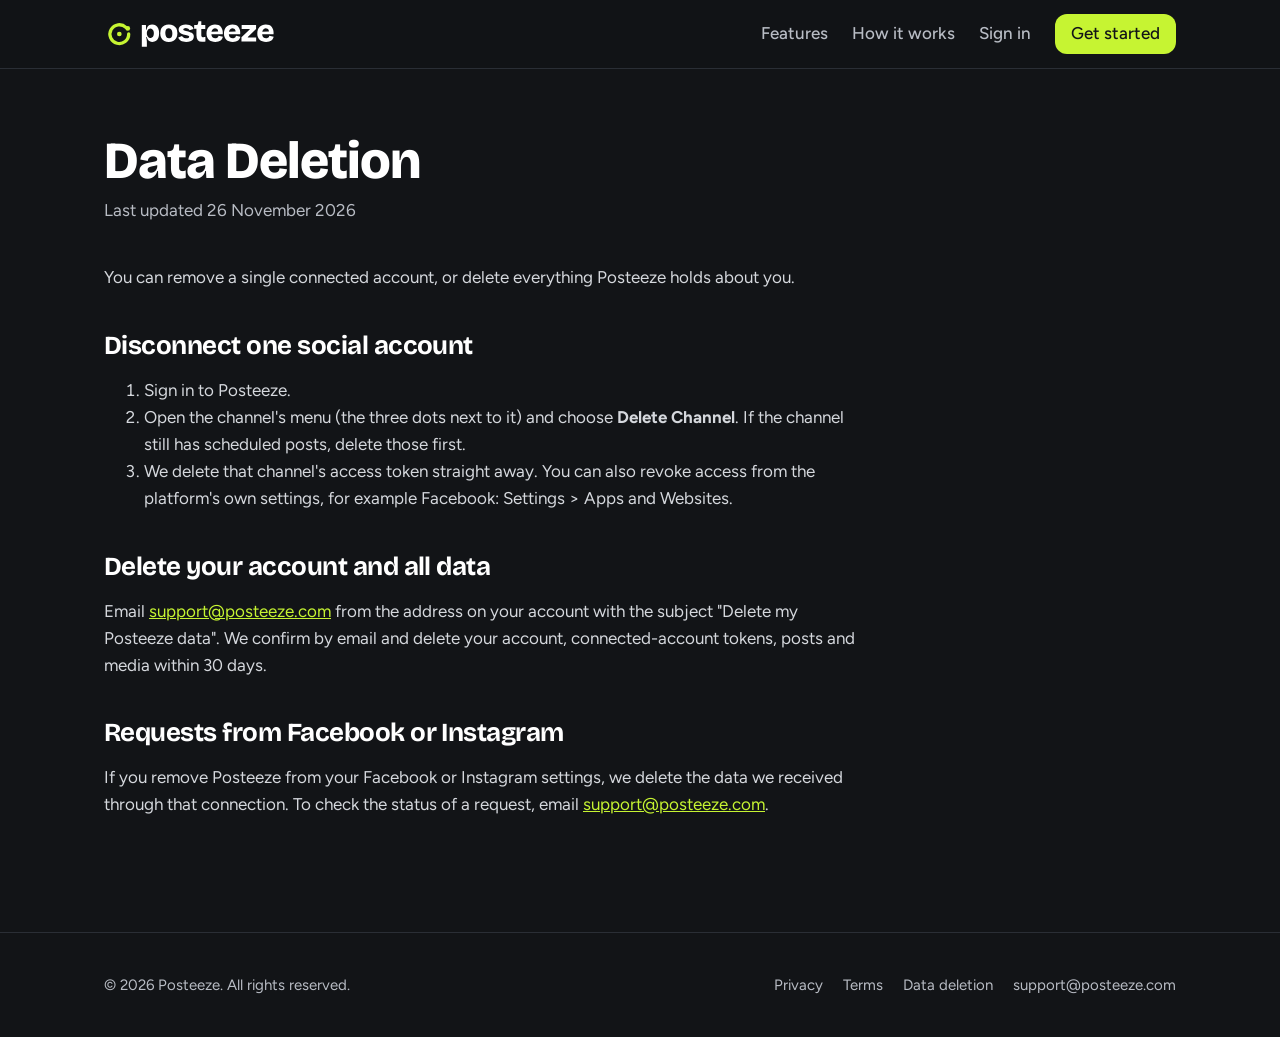
==== public/data-deletion/index.html @ e5a8feeb "posteeze.com: home, privacy, terms, data deletion Co-Authored-By: Claude Opus 5.5 <noreply@anthropic" ====
<!doctype html>
<html lang="en">
<head>
<meta charset="utf-8">
<meta name="viewport" content="width=device-width, initial-scale=1">
<title>Data Deletion | Posteeze</title>
<meta name="description" content="How to delete your Posteeze data or disconnect a social account.">
<link rel="canonical" href="https://posteeze.com/data-deletion">
<link rel="icon" href="/assets/favicon.ico" sizes="any">
<link rel="icon" type="image/svg+xml" href="/assets/icon.svg">
<link rel="apple-touch-icon" href="/assets/icon-180.png">
<link rel="manifest" href="/site.webmanifest">
<meta name="theme-color" content="#121417">
<meta property="og:type" content="website">
<meta property="og:site_name" content="Posteeze">
<meta property="og:title" content="Data Deletion | Posteeze">
<meta property="og:description" content="How to delete your Posteeze data or disconnect a social account.">
<meta property="og:url" content="https://posteeze.com/data-deletion">
<meta property="og:image" content="https://posteeze.com/assets/og-image.png">
<meta property="og:image:width" content="1200">
<meta property="og:image:height" content="630">
<meta property="og:image:alt" content="Posteeze: your socials, on autopilot">
<meta name="twitter:card" content="summary_large_image">
<meta name="twitter:title" content="Data Deletion | Posteeze">
<meta name="twitter:description" content="How to delete your Posteeze data or disconnect a social account.">
<meta name="twitter:image" content="https://posteeze.com/assets/og-image.png">
<link rel="preconnect" href="https://fonts.googleapis.com">
<link rel="preconnect" href="https://fonts.gstatic.com" crossorigin>
<link href="https://fonts.googleapis.com/css2?family=Bricolage+Grotesque:opsz,wght@12..96,700;12..96,800&family=Figtree:wght@400;500;600&display=swap" rel="stylesheet">
<link rel="stylesheet" href="/style.css">
</head>
<body>
<header><div class="wrap nav">
<a href="/" aria-label="Posteeze home"><img src="/assets/logo-text-dark.svg" alt="Posteeze" width="170" height="30"></a>
<nav><a href="/#features">Features</a><a href="/#how">How it works</a><a href="https://postiz-production-c13c5736.up.railway.app/auth/login">Sign in</a><a class="btn" href="https://postiz-production-c13c5736.up.railway.app/auth">Get started</a></nav>
</div></header>
<main>
<div class="wrap"><article class="doc">
<h1>Data Deletion</h1><p class="date">Last updated 26 November 2026</p>

<p>You can remove a single connected account, or delete everything Posteeze holds about you.</p>

<h2>Disconnect one social account</h2>
<ol>
<li>Sign in to Posteeze.</li>
<li>Open the channel's menu (the three dots next to it) and choose <strong>Delete Channel</strong>. If the channel still has scheduled posts, delete those first.</li>
<li>We delete that channel's access token straight away. You can also revoke access from the platform's own settings, for example Facebook: Settings &gt; Apps and Websites.</li>
</ol>

<h2>Delete your account and all data</h2>
<p>Email <a href="mailto:support@posteeze.com?subject=Delete%20my%20Posteeze%20data">support@posteeze.com</a> from the address on your account with the subject "Delete my Posteeze data". We confirm by email and delete your account, connected-account tokens, posts and media within 30 days.</p>

<h2>Requests from Facebook or Instagram</h2>
<p>If you remove Posteeze from your Facebook or Instagram settings, we delete the data we received through that connection. To check the status of a request, email <a href="mailto:support@posteeze.com">support@posteeze.com</a>.</p>

</article></div>
</main>
<footer><div class="wrap row">
<div>&copy; 2026 Posteeze. All rights reserved.</div>
<nav><a href="/privacy">Privacy</a><a href="/terms">Terms</a><a href="/data-deletion">Data deletion</a><a href="mailto:support@posteeze.com">support@posteeze.com</a></nav>
</div></footer>
</body>
</html>
---- style.css ----
:root{--night:#121417;--panel:#1A1D21;--line:#2A2E35;--lime:#C6F432;--moss:#7BA300;--text:#FFFFFF;--muted:#B8BCC4;--display:'Bricolage Grotesque',Georgia,sans-serif;--body:'Figtree',system-ui,sans-serif}
*{box-sizing:border-box}
html{scroll-behavior:smooth}
body{margin:0;background:var(--night);color:var(--text);font-family:var(--body);font-size:17px;line-height:1.6;-webkit-font-smoothing:antialiased}
a{color:var(--lime)}a:hover{color:#E4FA9C}
.wrap{max-width:1120px;margin:0 auto;padding:0 24px}
header{position:sticky;top:0;z-index:5;background:rgba(18,20,23,.88);backdrop-filter:blur(10px);border-bottom:1px solid var(--line)}
.nav{display:flex;align-items:center;justify-content:space-between;height:68px;gap:16px}
.nav img{height:30px;display:block}
.nav nav{display:flex;gap:24px;align-items:center;flex-wrap:wrap}
.nav nav a{color:var(--muted);text-decoration:none;font-weight:500}
.nav nav a:hover{color:var(--text)}
.btn{display:inline-flex;align-items:center;justify-content:center;min-height:46px;padding:0 22px;border-radius:12px;background:var(--lime);color:var(--night)!important;font-weight:600;text-decoration:none;border:0}
.btn:hover{background:#D6FA62}
.btn.ghost{background:transparent;color:var(--text)!important;border:1px solid var(--line)}
.btn.ghost:hover{border-color:var(--muted)}
.nav .btn{min-height:40px;padding:0 16px}
h1,h2,h3{font-family:var(--display);line-height:1.08;letter-spacing:-.02em;margin:0}
.hero{padding:96px 0 72px;display:grid;grid-template-columns:minmax(0,1.15fr) minmax(0,.85fr);gap:48px;align-items:center}
.hero h1{font-size:clamp(44px,6.4vw,80px);font-weight:800}
.hero h1 em{font-style:normal;color:var(--lime)}
.hero p{color:var(--muted);font-size:20px;max-width:560px;margin:24px 0 32px}
.cta{display:flex;gap:12px;flex-wrap:wrap}
.orbit{aspect-ratio:1;max-width:420px;width:100%;justify-self:center}
section{padding:72px 0;border-top:1px solid var(--line)}
.eyebrow{color:var(--lime);font-weight:600;font-size:14px;letter-spacing:.08em;text-transform:uppercase;margin-bottom:12px}
section h2{font-size:clamp(32px,4vw,48px);font-weight:800;max-width:720px}
.grid{display:grid;grid-template-columns:repeat(3,minmax(0,1fr));gap:16px;margin-top:40px}
.card{background:var(--panel);border:1px solid var(--line);border-radius:16px;padding:24px}
.card h3{font-size:22px;font-weight:700;margin:16px 0 8px}
.card p{color:var(--muted);margin:0;font-size:16px}
.ico{width:44px;height:44px;border-radius:12px;background:rgba(198,244,50,.12);display:flex;align-items:center;justify-content:center}
.steps{counter-reset:s;display:grid;grid-template-columns:repeat(3,minmax(0,1fr));gap:16px;margin-top:40px}
.steps .card::before{counter-increment:s;content:counter(s);font-family:var(--display);font-weight:800;font-size:40px;color:var(--lime);line-height:1}
.channels{display:flex;flex-wrap:wrap;gap:10px;margin-top:32px}
.channels span{border:1px solid var(--line);border-radius:999px;padding:8px 16px;color:var(--muted);font-size:15px}
.final{text-align:center}
.final h2{margin:0 auto}
.final .cta{justify-content:center;margin-top:28px}
footer{border-top:1px solid var(--line);padding:40px 0;color:var(--muted);font-size:15px}
footer .row{display:flex;justify-content:space-between;gap:24px;flex-wrap:wrap;align-items:center}
footer nav{display:flex;gap:20px;flex-wrap:wrap}
footer a{color:var(--muted);text-decoration:none}footer a:hover{color:var(--text)}
.doc{max-width:760px;padding:64px 0 96px}
.doc h1{font-size:clamp(36px,5vw,52px);font-weight:800;margin-bottom:8px}
.doc .date{color:var(--muted);margin:0 0 40px}
.doc h2{font-size:26px;font-weight:700;margin:40px 0 12px}
.doc p,.doc li{color:#D5D8DD}
.doc ul{padding-left:22px}
.note{background:var(--panel);border:1px solid var(--line);border-left:0;border-radius:12px;padding:16px 20px}
@media (max-width:860px){.hero{grid-template-columns:1fr;padding-top:64px}.orbit{max-width:260px}.grid,.steps{grid-template-columns:1fr}.nav nav a:not(.btn){display:none}}
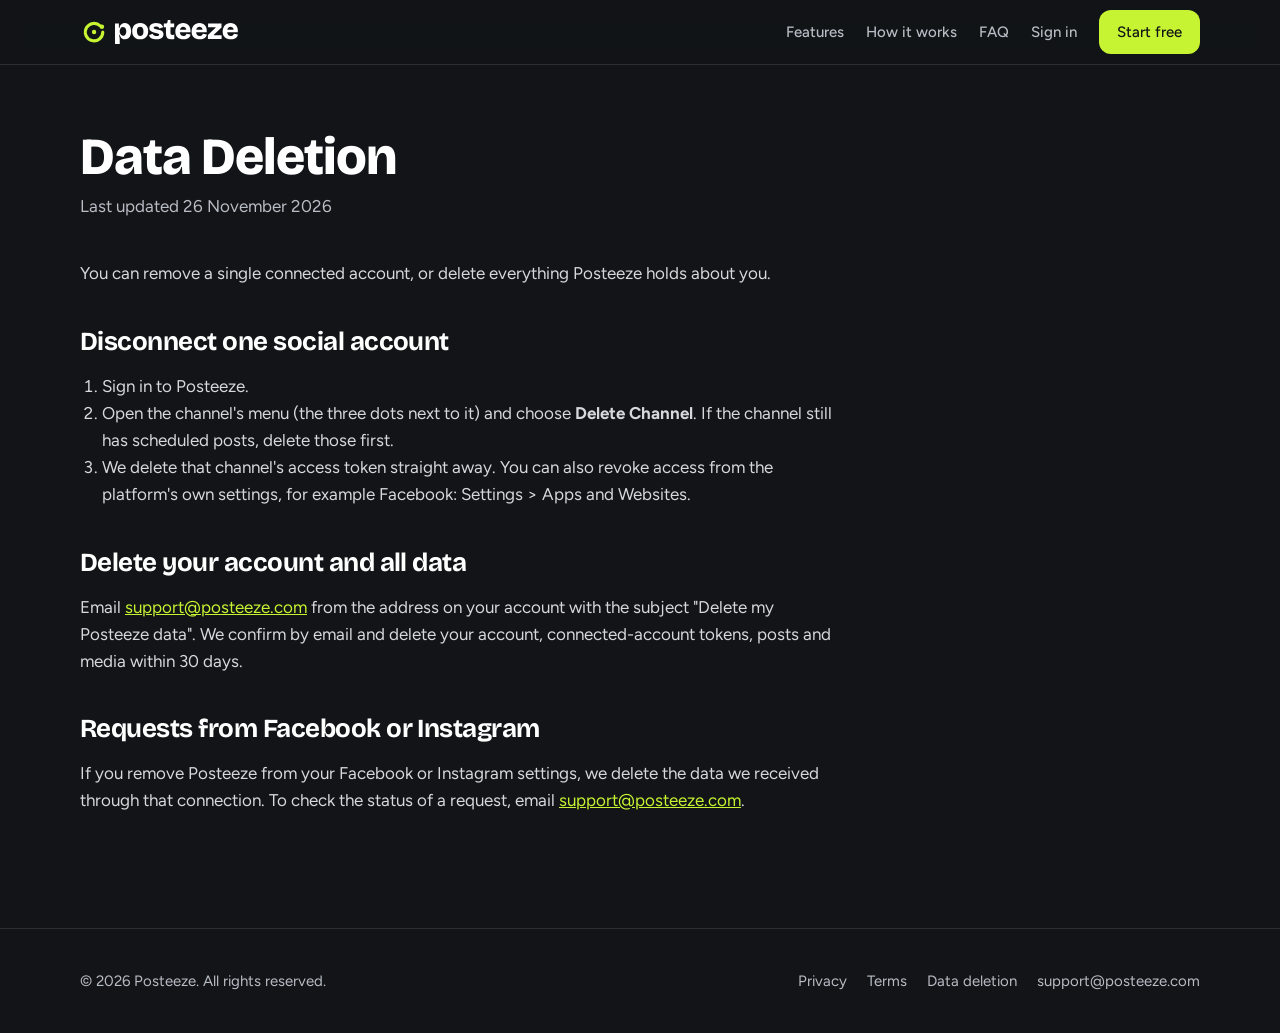
==== commit 8fa1e731: "Conversion-focused landing page, mobile and desktop Co-Authored-By: Claude Opus 5.5 <noreply@anthrop" ====
--- a/public/data-deletion/index.html
+++ b/public/data-deletion/index.html
@@ -32,7 +32,7 @@
 <body>
 <header><div class="wrap nav">
 <a href="/" aria-label="Posteeze home"><img src="/assets/logo-text-dark.svg" alt="Posteeze" width="170" height="30"></a>
-<nav><a href="/#features">Features</a><a href="/#how">How it works</a><a href="https://postiz-production-c13c5736.up.railway.app/auth/login">Sign in</a><a class="btn" href="https://postiz-production-c13c5736.up.railway.app/auth">Get started</a></nav>
+<nav><a href="/#features">Features</a><a href="/#how">How it works</a><a href="/#faq">FAQ</a><a href="https://app.posteeze.com/auth/login">Sign in</a><a class="btn" href="https://app.posteeze.com/auth">Start free</a></nav>
 </div></header>
 <main>
 <div class="wrap"><article class="doc">
--- a/style.css
+++ b/style.css
@@ -1,51 +1,141 @@
-:root{--night:#121417;--panel:#1A1D21;--line:#2A2E35;--lime:#C6F432;--moss:#7BA300;--text:#FFFFFF;--muted:#B8BCC4;--display:'Bricolage Grotesque',Georgia,sans-serif;--body:'Figtree',system-ui,sans-serif}
+:root{--night:#121417;--panel:#1A1D21;--panel2:#20242A;--line:#2A2E35;--lime:#C6F432;--moss:#7BA300;--text:#FFFFFF;--muted:#B8BCC4;--display:'Bricolage Grotesque',Georgia,sans-serif;--body:'Figtree',system-ui,sans-serif}
 *{box-sizing:border-box}
-html{scroll-behavior:smooth}
+html{scroll-behavior:smooth;scroll-padding-top:80px}
 body{margin:0;background:var(--night);color:var(--text);font-family:var(--body);font-size:17px;line-height:1.6;-webkit-font-smoothing:antialiased}
 a{color:var(--lime)}a:hover{color:#E4FA9C}
-.wrap{max-width:1120px;margin:0 auto;padding:0 24px}
-header{position:sticky;top:0;z-index:5;background:rgba(18,20,23,.88);backdrop-filter:blur(10px);border-bottom:1px solid var(--line)}
-.nav{display:flex;align-items:center;justify-content:space-between;height:68px;gap:16px}
-.nav img{height:30px;display:block}
-.nav nav{display:flex;gap:24px;align-items:center;flex-wrap:wrap}
-.nav nav a{color:var(--muted);text-decoration:none;font-weight:500}
+.wrap{max-width:1160px;margin:0 auto;padding:0 20px}
+h1,h2,h3{font-family:var(--display);line-height:1.08;letter-spacing:-.02em;margin:0}
+
+/* header */
+header{position:sticky;top:0;z-index:20;background:rgba(18,20,23,.9);backdrop-filter:blur(10px);-webkit-backdrop-filter:blur(10px);border-bottom:1px solid var(--line)}
+.nav{display:flex;align-items:center;justify-content:space-between;height:64px;gap:16px}
+.nav img{height:28px;width:auto;display:block}
+.nav nav{display:flex;gap:22px;align-items:center}
+.nav nav a{color:var(--muted);text-decoration:none;font-weight:500;font-size:15px}
 .nav nav a:hover{color:var(--text)}
-.btn{display:inline-flex;align-items:center;justify-content:center;min-height:46px;padding:0 22px;border-radius:12px;background:var(--lime);color:var(--night)!important;font-weight:600;text-decoration:none;border:0}
-.btn:hover{background:#D6FA62}
+
+/* buttons */
+.btn{display:inline-flex;align-items:center;justify-content:center;min-height:44px;padding:0 18px;border-radius:12px;background:var(--lime);color:var(--night)!important;font-weight:600;text-decoration:none;border:0;white-space:nowrap;transition:transform .15s,background .15s}
+.btn:hover{background:#D6FA62;transform:translateY(-1px)}
+.btn:focus-visible,a:focus-visible,summary:focus-visible{outline:3px solid var(--lime);outline-offset:3px}
+.btn-lg{min-height:54px;padding:0 26px;font-size:17px;border-radius:14px}
 .btn.ghost{background:transparent;color:var(--text)!important;border:1px solid var(--line)}
 .btn.ghost:hover{border-color:var(--muted)}
-.nav .btn{min-height:40px;padding:0 16px}
-h1,h2,h3{font-family:var(--display);line-height:1.08;letter-spacing:-.02em;margin:0}
-.hero{padding:96px 0 72px;display:grid;grid-template-columns:minmax(0,1.15fr) minmax(0,.85fr);gap:48px;align-items:center}
-.hero h1{font-size:clamp(44px,6.4vw,80px);font-weight:800}
+.cta{display:flex;gap:12px;flex-wrap:wrap}
+.cta.center{justify-content:center;margin-top:36px}
+
+/* hero */
+.hero{padding:72px 0 56px;border:0}
+.hero-grid{display:grid;grid-template-columns:minmax(0,1fr) minmax(0,1fr);gap:56px;align-items:center}
+.pill{display:inline-flex;align-items:center;gap:8px;border:1px solid var(--line);border-radius:999px;padding:6px 14px;font-size:14px;color:var(--muted);margin-bottom:22px}
+.pill .dot{width:8px;height:8px;border-radius:50%;background:var(--lime);box-shadow:0 0 0 4px rgba(198,244,50,.18)}
+.hero h1{font-size:clamp(44px,6.2vw,78px);font-weight:800}
 .hero h1 em{font-style:normal;color:var(--lime)}
-.hero p{color:var(--muted);font-size:20px;max-width:560px;margin:24px 0 32px}
-.cta{display:flex;gap:12px;flex-wrap:wrap}
-.orbit{aspect-ratio:1;max-width:420px;width:100%;justify-self:center}
-section{padding:72px 0;border-top:1px solid var(--line)}
-.eyebrow{color:var(--lime);font-weight:600;font-size:14px;letter-spacing:.08em;text-transform:uppercase;margin-bottom:12px}
-section h2{font-size:clamp(32px,4vw,48px);font-weight:800;max-width:720px}
+.lead{color:var(--muted);font-size:clamp(18px,1.6vw,20px);max-width:540px;margin:22px 0 30px}
+.trust{list-style:none;padding:0;margin:26px 0 0;display:flex;flex-direction:column;gap:8px;color:#D5D8DD;font-size:15px}
+.trust li{display:flex;gap:10px;align-items:center}
+
+/* product mockup */
+.mock{background:var(--panel);border:1px solid var(--line);border-radius:20px;padding:16px;box-shadow:0 30px 80px -30px rgba(0,0,0,.7)}
+.mock-bar{display:flex;align-items:center;gap:6px;padding:2px 4px 14px}
+.mock-bar>span{width:10px;height:10px;border-radius:50%;background:#3A3F47}
+.mock-title{margin-left:10px;font-size:13px;color:var(--muted);font-weight:600}
+.mock-days{display:grid;grid-template-columns:repeat(5,minmax(0,1fr));gap:8px}
+.day{background:var(--panel2);border-radius:12px;padding:10px 8px;min-height:170px;display:flex;flex-direction:column;gap:8px}
+.day b{font-size:12px;color:var(--muted);font-weight:600}
+.post{font-size:12px;line-height:1.3;background:#2A2F36;border-radius:8px;padding:8px;color:#E7E9EC;border-left:3px solid var(--lime)}
+.post i{display:block;font-style:normal;font-size:10px;font-weight:700;color:var(--lime);margin-bottom:3px;letter-spacing:.04em}
+.post.li{border-left-color:#8FB6FF}.post.li i{color:#8FB6FF}
+.post.tt{border-left-color:#FF8FA3}.post.tt i{color:#FF8FA3}
+.post.fb{border-left-color:#9DB5FF}.post.fb i{color:#9DB5FF}
+.mock-ai{margin-top:12px;display:flex;align-items:center;gap:12px;background:rgba(198,244,50,.08);border:1px solid rgba(198,244,50,.25);border-radius:12px;padding:12px 14px}
+.mock-ai .spark{color:var(--lime);font-size:20px}
+.mock-ai div{flex:1;min-width:0}
+.mock-ai b{display:block;font-size:14px}
+.mock-ai small{color:var(--muted);font-size:13px}
+.mock-btn{background:var(--lime);color:var(--night);font-weight:600;font-size:13px;border-radius:8px;padding:7px 12px}
+
+/* sections */
+section{padding:80px 0;border-top:1px solid var(--line)}
+.eyebrow{color:var(--lime);font-weight:600;font-size:13px;letter-spacing:.1em;text-transform:uppercase;margin-bottom:12px}
+section h2{font-size:clamp(30px,4vw,48px);font-weight:800;max-width:720px}
+.strip{padding:36px 0}
+.strip-title{margin:0 0 16px;color:var(--muted);font-size:15px;text-align:center}
+.channels{display:flex;flex-wrap:wrap;gap:10px;justify-content:center}
+.channels span{border:1px solid var(--line);border-radius:999px;padding:7px 15px;color:#D5D8DD;font-size:14px}
+
+.split{display:grid;grid-template-columns:minmax(0,.8fr) minmax(0,1.2fr);gap:48px;align-items:start}
+.compare{display:grid;grid-template-columns:repeat(2,minmax(0,1fr));gap:16px}
+.compare .col{border-radius:16px;padding:24px;border:1px solid var(--line)}
+.compare .before{background:transparent}
+.compare .after{background:rgba(198,244,50,.06);border-color:rgba(198,244,50,.35)}
+.compare h3{font-size:20px;margin-bottom:12px}
+.compare ul{margin:0;padding-left:20px;color:#D5D8DD;display:flex;flex-direction:column;gap:8px;font-size:16px}
+.compare .before li::marker{color:#6B7079}
+.compare .after li::marker{color:var(--lime)}
+
 .grid{display:grid;grid-template-columns:repeat(3,minmax(0,1fr));gap:16px;margin-top:40px}
 .card{background:var(--panel);border:1px solid var(--line);border-radius:16px;padding:24px}
-.card h3{font-size:22px;font-weight:700;margin:16px 0 8px}
+.card h3{font-size:21px;font-weight:700;margin:14px 0 8px}
+.grid.three .card h3{margin-top:0}
 .card p{color:var(--muted);margin:0;font-size:16px}
 .ico{width:44px;height:44px;border-radius:12px;background:rgba(198,244,50,.12);display:flex;align-items:center;justify-content:center}
 .steps{counter-reset:s;display:grid;grid-template-columns:repeat(3,minmax(0,1fr));gap:16px;margin-top:40px}
 .steps .card::before{counter-increment:s;content:counter(s);font-family:var(--display);font-weight:800;font-size:40px;color:var(--lime);line-height:1}
-.channels{display:flex;flex-wrap:wrap;gap:10px;margin-top:32px}
-.channels span{border:1px solid var(--line);border-radius:999px;padding:8px 16px;color:var(--muted);font-size:15px}
-.final{text-align:center}
-.final h2{margin:0 auto}
-.final .cta{justify-content:center;margin-top:28px}
+
+.faq-wrap{display:grid;grid-template-columns:minmax(0,.8fr) minmax(0,1.2fr);gap:48px}
+.faq{display:flex;flex-direction:column;gap:10px}
+.faq details{background:var(--panel);border:1px solid var(--line);border-radius:14px;padding:0 20px}
+.faq summary{cursor:pointer;list-style:none;padding:18px 28px 18px 0;font-weight:600;font-size:17px;position:relative}
+.faq summary::-webkit-details-marker{display:none}
+.faq summary::after{content:"+";position:absolute;right:0;top:50%;transform:translateY(-50%);color:var(--lime);font-size:24px;font-weight:400}
+.faq details[open] summary::after{content:"\2212"}
+.faq details p{margin:0 0 18px;color:var(--muted)}
+
+.final{border-top:0;padding-top:24px}
+.final-box{background:linear-gradient(180deg,rgba(198,244,50,.10),rgba(198,244,50,.03));border:1px solid rgba(198,244,50,.3);border-radius:24px;padding:56px 32px;text-align:center}
+.final-box h2{margin:0 auto}
+.final-box p{color:var(--muted);margin:14px 0 28px;font-size:18px}
+.final-box .cta{justify-content:center}
+
+/* sticky mobile CTA */
+.sticky-cta{display:none}
+
 footer{border-top:1px solid var(--line);padding:40px 0;color:var(--muted);font-size:15px}
 footer .row{display:flex;justify-content:space-between;gap:24px;flex-wrap:wrap;align-items:center}
 footer nav{display:flex;gap:20px;flex-wrap:wrap}
 footer a{color:var(--muted);text-decoration:none}footer a:hover{color:var(--text)}
+
+/* legal pages */
 .doc{max-width:760px;padding:64px 0 96px}
 .doc h1{font-size:clamp(36px,5vw,52px);font-weight:800;margin-bottom:8px}
 .doc .date{color:var(--muted);margin:0 0 40px}
 .doc h2{font-size:26px;font-weight:700;margin:40px 0 12px}
 .doc p,.doc li{color:#D5D8DD}
-.doc ul{padding-left:22px}
-.note{background:var(--panel);border:1px solid var(--line);border-left:0;border-radius:12px;padding:16px 20px}
-@media (max-width:860px){.hero{grid-template-columns:1fr;padding-top:64px}.orbit{max-width:260px}.grid,.steps{grid-template-columns:1fr}.nav nav a:not(.btn){display:none}}
+.doc ul,.doc ol{padding-left:22px}
+
+/* tablet */
+@media (max-width:960px){
+.hero-grid,.split,.faq-wrap{grid-template-columns:1fr;gap:36px}
+.grid,.steps{grid-template-columns:repeat(2,minmax(0,1fr))}
+}
+/* phone */
+@media (max-width:640px){
+body{font-size:16px}
+.nav nav a:not(.btn){display:none}
+.hero{padding:40px 0 36px}
+.hero h1{font-size:44px}
+.lead{margin:18px 0 24px}
+.cta .btn-lg{flex:1 1 100%}
+.mock{padding:12px;border-radius:16px}
+.mock-days{grid-template-columns:repeat(3,minmax(0,1fr))}
+.mock-days .day:nth-child(n+4){display:none}
+.day{min-height:140px}
+section{padding:56px 0}
+.compare,.grid,.steps{grid-template-columns:1fr}
+.final-box{padding:40px 20px;border-radius:18px}
+.sticky-cta{display:block;position:fixed;left:0;right:0;bottom:0;z-index:30;padding:12px 16px calc(12px + env(safe-area-inset-bottom));background:rgba(18,20,23,.94);backdrop-filter:blur(10px);-webkit-backdrop-filter:blur(10px);border-top:1px solid var(--line)}
+.sticky-cta .btn{width:100%;min-height:50px;font-size:17px}
+footer{padding-bottom:110px}
+}
+@media (prefers-reduced-motion:reduce){html{scroll-behavior:auto}.btn{transition:none}}
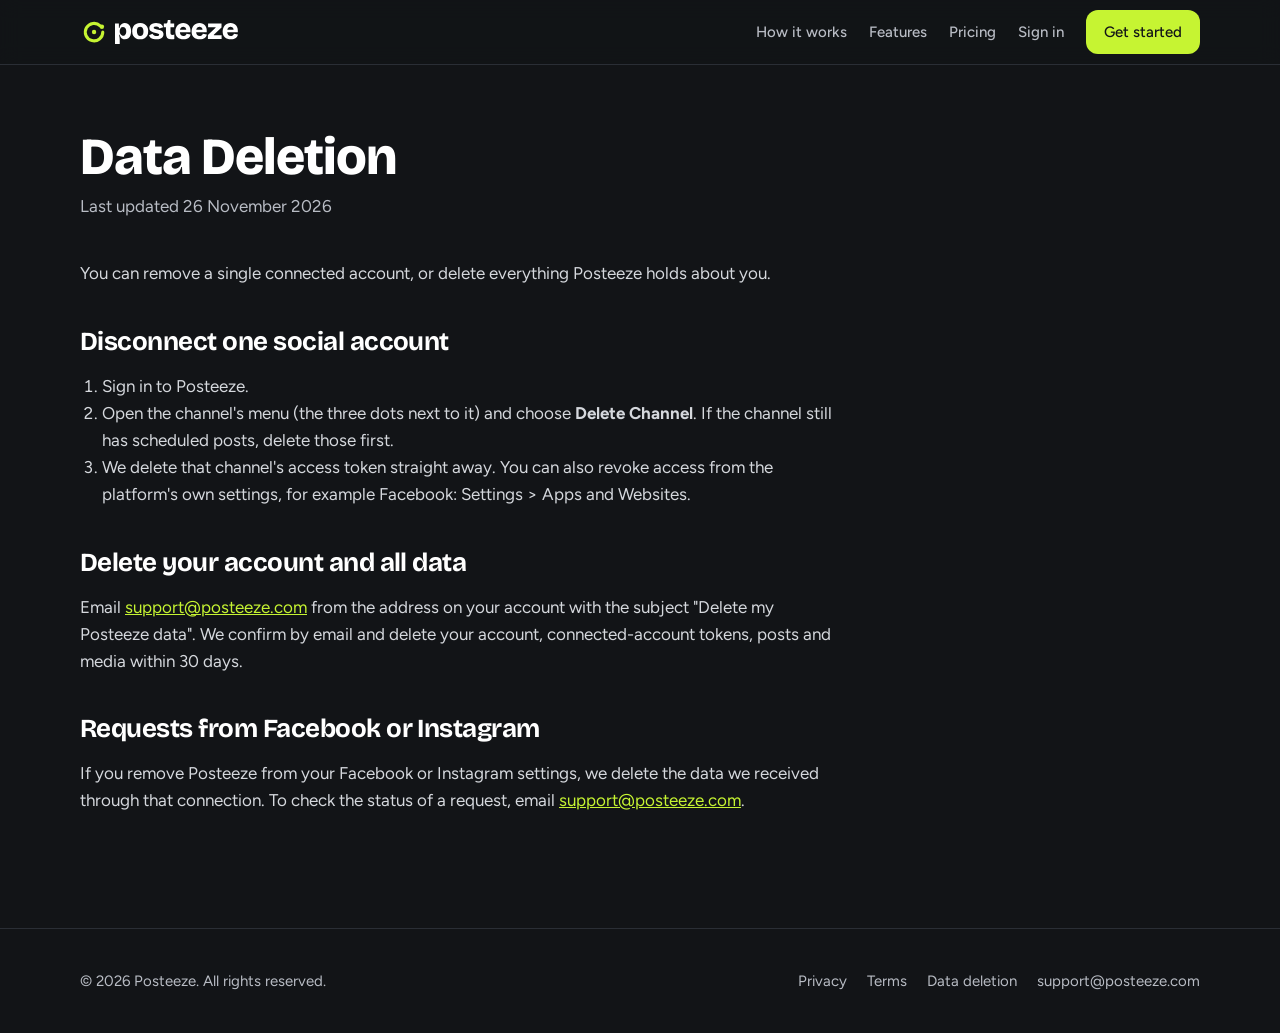
==== commit 652539c0: "Landing: AI social media manager, 4-step setup, USD pricing, team cost comparison Co-Authored-By: Cl" ====
--- a/public/data-deletion/index.html
+++ b/public/data-deletion/index.html
@@ -32,7 +32,7 @@
 <body>
 <header><div class="wrap nav">
 <a href="/" aria-label="Posteeze home"><img src="/assets/logo-text-dark.svg" alt="Posteeze" width="170" height="30"></a>
-<nav><a href="/#features">Features</a><a href="/#how">How it works</a><a href="/#faq">FAQ</a><a href="https://app.posteeze.com/auth/login">Sign in</a><a class="btn" href="https://app.posteeze.com/auth">Start free</a></nav>
+<nav><a href="/#how">How it works</a><a href="/#features">Features</a><a href="/#pricing">Pricing</a><a href="https://app.posteeze.com/auth/login">Sign in</a><a class="btn" href="https://app.posteeze.com/auth">Get started</a></nav>
 </div></header>
 <main>
 <div class="wrap"><article class="doc">
--- a/style.css
+++ b/style.css
@@ -134,8 +134,51 @@
 section{padding:56px 0}
 .compare,.grid,.steps{grid-template-columns:1fr}
 .final-box{padding:40px 20px;border-radius:18px}
-.sticky-cta{display:block;position:fixed;left:0;right:0;bottom:0;z-index:30;padding:12px 16px calc(12px + env(safe-area-inset-bottom));background:rgba(18,20,23,.94);backdrop-filter:blur(10px);-webkit-backdrop-filter:blur(10px);border-top:1px solid var(--line)}
+.sticky-cta{display:block;transform:translateY(110%);transition:transform .25s ease;position:fixed;left:0;right:0;bottom:0;z-index:30;padding:12px 16px calc(12px + env(safe-area-inset-bottom));background:rgba(18,20,23,.94);backdrop-filter:blur(10px);-webkit-backdrop-filter:blur(10px);border-top:1px solid var(--line)}
+.sticky-cta.show{transform:none}
 .sticky-cta .btn{width:100%;min-height:50px;font-size:17px}
 footer{padding-bottom:110px}
 }
 @media (prefers-reduced-motion:reduce){html{scroll-behavior:auto}.btn{transition:none}}
+
+/* v3: AI manager page */
+.sub{color:var(--muted);font-size:18px;max-width:620px;margin:16px 0 28px}
+.sub.small{font-size:16px;margin-top:20px}
+.sub strong{color:var(--text)}
+.save{display:grid;grid-template-columns:minmax(0,1fr) minmax(0,1fr);gap:48px;align-items:center}
+.vs{display:grid;grid-template-columns:repeat(2,minmax(0,1fr));gap:14px}
+.vs-col{border:1px solid var(--line);border-radius:18px;padding:22px;background:var(--panel)}
+.vs-col.win{border-color:rgba(198,244,50,.45);background:rgba(198,244,50,.07)}
+.vs-h{font-family:var(--display);font-weight:700;font-size:19px;margin-bottom:12px}
+.vs ul{list-style:none;margin:0;padding:0;display:flex;flex-direction:column;gap:10px}
+.vs li{display:flex;justify-content:space-between;gap:10px;font-size:15px;color:#D5D8DD}
+.vs li b{color:var(--text);white-space:nowrap}
+.vs-col.win li b{color:var(--lime)}
+.vs-total{margin-top:16px;padding-top:14px;border-top:1px solid var(--line);display:flex;justify-content:space-between;align-items:baseline}
+.vs-total span{color:var(--muted);font-size:14px}
+.vs-total b{font-family:var(--display);font-size:30px;font-weight:800}
+.vs-col.win .vs-total b{color:var(--lime)}
+.fine{grid-column:1/-1;color:#8A8F98;font-size:13px;margin:4px 0 0}
+.flow{list-style:none;padding:0;margin:40px 0 0;display:grid;grid-template-columns:repeat(4,minmax(0,1fr));gap:16px;counter-reset:none}
+.flow li{background:var(--panel);border:1px solid var(--line);border-radius:16px;padding:24px;position:relative}
+.flow .n{display:inline-flex;width:40px;height:40px;border-radius:12px;background:var(--lime);color:var(--night);font-family:var(--display);font-weight:800;font-size:20px;align-items:center;justify-content:center}
+.flow h3{font-size:20px;margin:16px 0 8px}
+.flow p{color:var(--muted);margin:0;font-size:15px}
+.chips{display:flex;flex-wrap:wrap;gap:10px}
+.chips span{border:1px solid var(--line);background:var(--panel);border-radius:12px;padding:10px 18px;font-weight:600}
+.plans{display:grid;grid-template-columns:repeat(4,minmax(0,1fr));gap:16px;margin-top:8px;align-items:stretch}
+.plan{background:var(--panel);border:1px solid var(--line);border-radius:20px;padding:26px 22px;display:flex;flex-direction:column;position:relative}
+.plan.pop{border-color:var(--lime);box-shadow:0 0 0 1px var(--lime),0 24px 60px -30px rgba(198,244,50,.35)}
+.badge{position:absolute;top:-13px;left:22px;background:var(--lime);color:var(--night);font-size:12px;font-weight:700;border-radius:999px;padding:4px 12px}
+.plan h3{font-size:22px}
+.plan .tag{color:var(--muted);font-size:15px;margin:6px 0 18px;min-height:44px}
+.price{display:flex;align-items:baseline;gap:4px;margin-bottom:18px}
+.price .amt{font-family:var(--display);font-size:44px;font-weight:800;line-height:1}
+.price .per{color:var(--muted)}
+.btn-block{width:100%}
+.plan ul{list-style:none;padding:0;margin:20px 0 0;display:flex;flex-direction:column;gap:10px;font-size:15px;color:#D5D8DD}
+.plan li{display:flex;gap:10px;align-items:flex-start}
+.plan li svg{flex:none;margin-top:3px}
+@media (max-width:1080px){.plans{grid-template-columns:repeat(2,minmax(0,1fr));row-gap:28px}.flow{grid-template-columns:repeat(2,minmax(0,1fr))}}
+@media (max-width:960px){.save{grid-template-columns:1fr;gap:32px}}
+@media (max-width:640px){.plans,.flow{grid-template-columns:1fr}.vs{grid-template-columns:1fr}.plan .tag{min-height:0}.hero h1{font-size:40px}}
